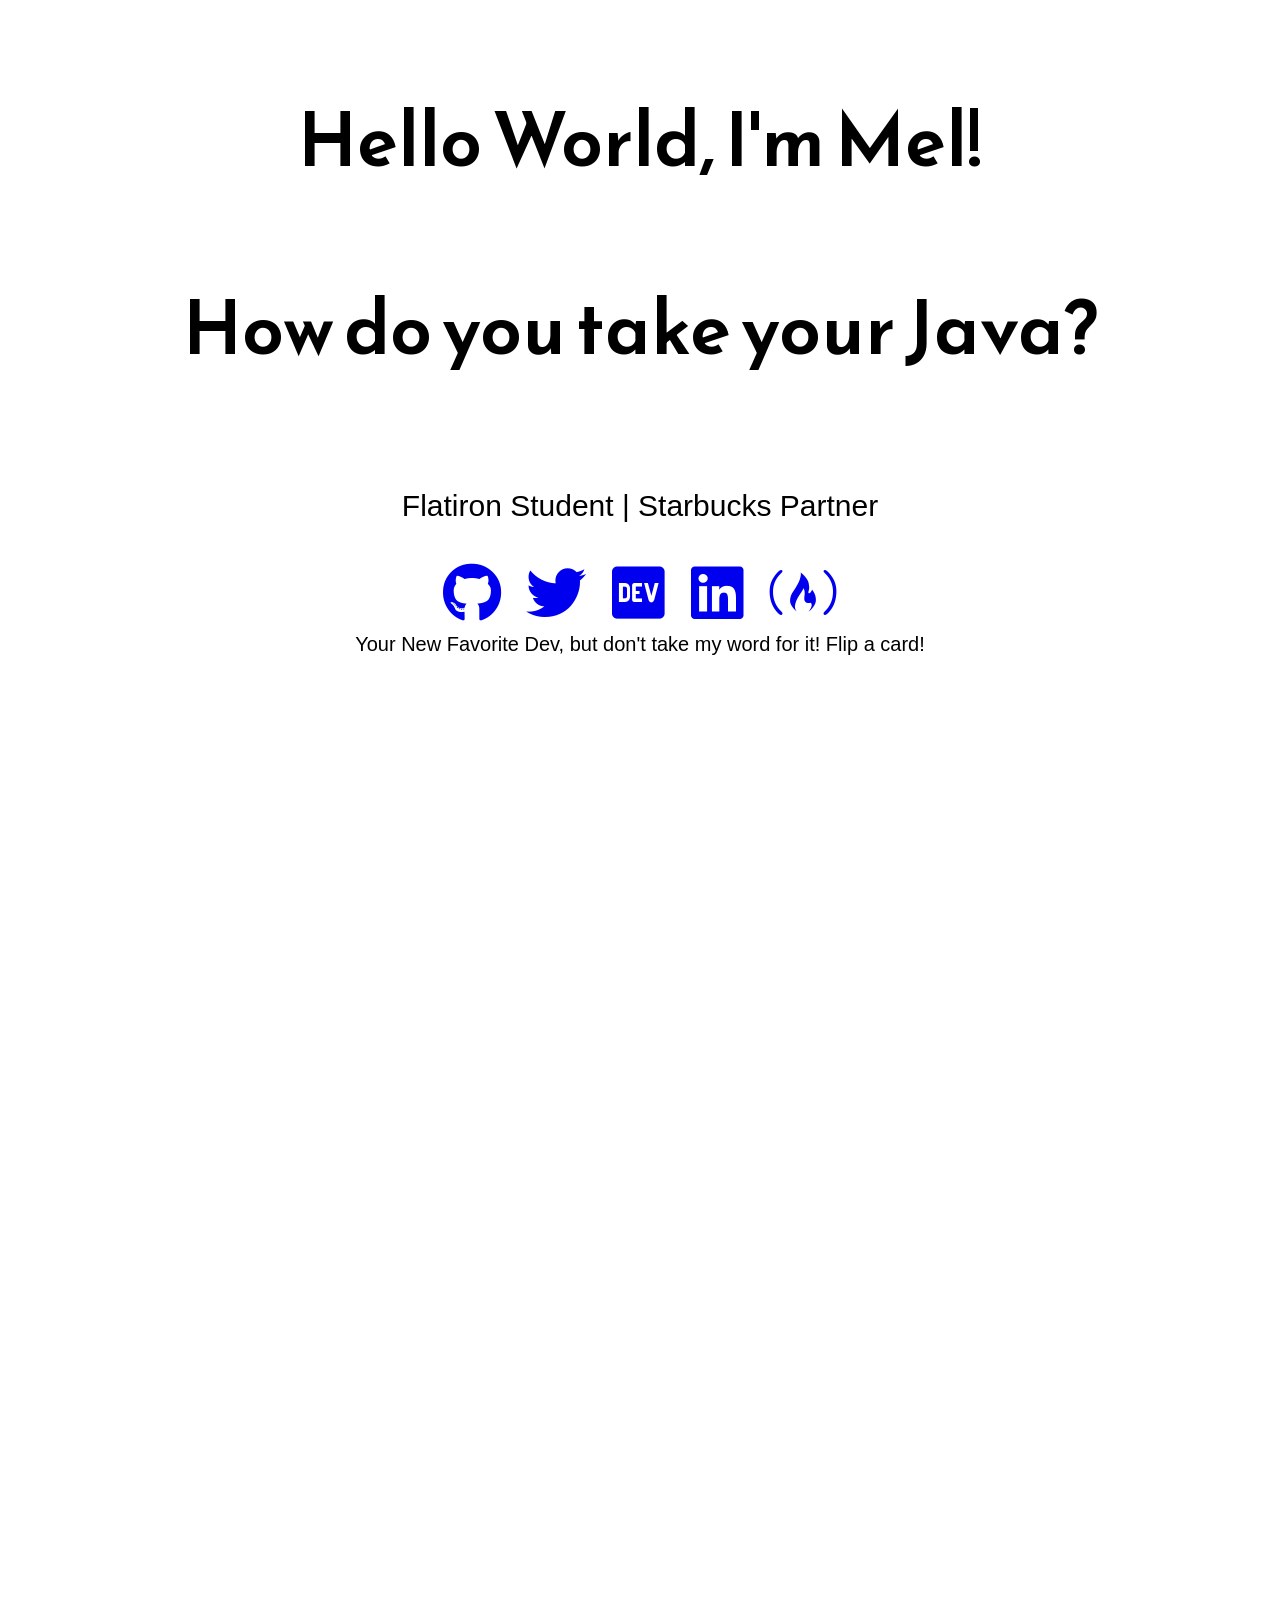
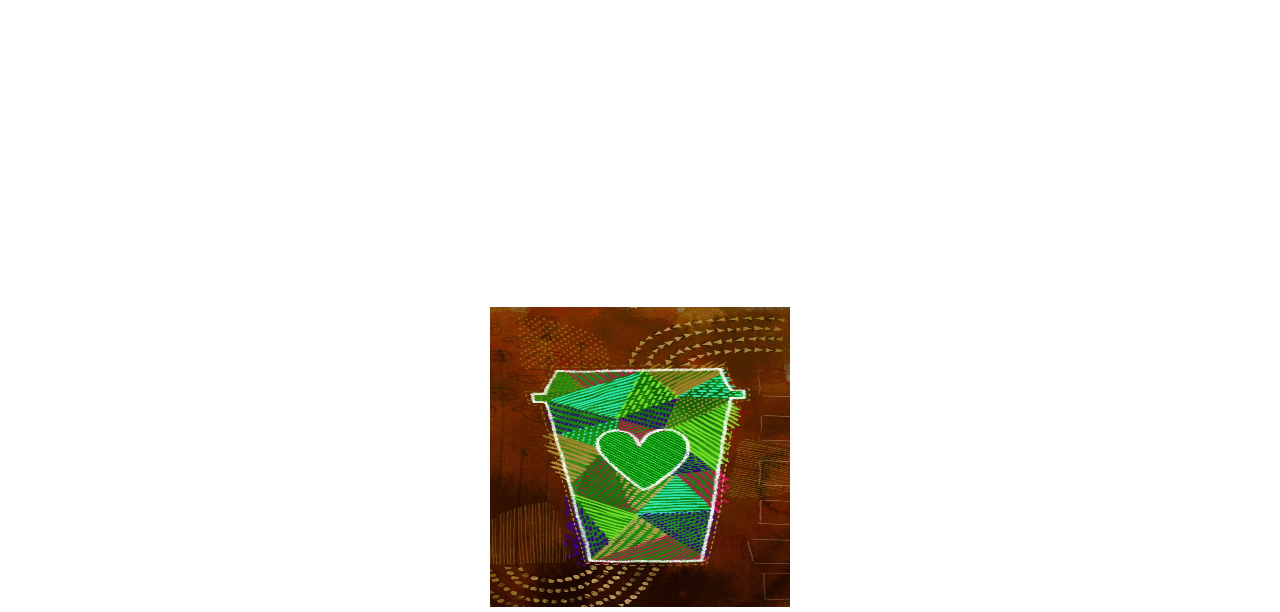
==== index.html @ 4aa88e22 "made flip-card a child of container" ====
<!DOCTYPE html>
<html>
<head>
	<script async src="https://www.googletagmanager.com/gtag/js?id=UA-68906728-2"></script>
	<script>
 		 window.dataLayer = window.dataLayer || [];
  		function gtag(){dataLayer.push(arguments);}
  		gtag('js', new Date());

  		gtag('config', 'UA-68906728-2');
	</script>


	<meta charset="utf-8">
	<meta http-equiv="X-UA-Compatible" content="IE=edge">
	<meta name="viewport" content="width=device-width, initial-scale=1.0">

	<title>The Coding Barista</title>

	<link rel="icon" href="favicon.ico" type="image/png" />

	<link href="https://fonts.googleapis.com/css?family=Reem+Kufi|Roboto:300" rel="stylesheet">
	<link href="https://use.fontawesome.com/releases/v5.12.0/css/all.css" rel="stylesheet">
	<link rel="stylesheet" href="css/reset.css">
	<link rel="stylesheet" href="css/styles.css">
	<link rel="stylesheet" href="css/themes/green-white.css">
	
	<style>
		body {
  			font-family: Arial, Helvetica, sans-serif;
		}

		.container {
  			display: flex;
  			flex-wrap: wrap;
  			justify-content: space-between;
		}

		.container > .flip-card {
  			width: 32%;
  			padding-bottom: 32%; /* Same as width, sets height */
  			margin-bottom: 2%; /* (100-32*3)/2 */
  			position: relative;
			
  			background-color: transparent;
  			/* width: 300px; */
  			/* height: 300px; */
  			/* perspective: 1000px; */
			/* margin: auto; */
		}


		.flip-card-inner {
  			position: relative;
  			width: 100%;
  			height: 100%;
  			text-align: center;
  			transition: transform 0.6s;
  			transform-style: preserve-3d;
  			box-shadow: 0 4px 8px 0 rgba(0,0,0,0.2);
		}

		.flip-card:hover .flip-card-inner {
  			transform: rotateY(180deg);
		}

		.flip-card-front, .flip-card-back {
  			position: absolute;
  			width: 100%;
  			height: 100%;
  			-webkit-backface-visibility: hidden;
  			backface-visibility: hidden;
		}

		.flip-card-front {
  			background-color: #bbb;
  			color: black;
		}

		.flip-card-back {
  			color: white;
  			transform: rotateY(180deg);
		}
	</style>	
</head>
<body>
	<main>
		<div class="intro"> 
			<p> Hello World, I'm Mel! </p>
			<p> How do you take your Java? </p>
		</div>

		<div class="tagline">Flatiron Student | Starbucks Partner </div>
		
		<div class="icons-social">
			<a target="_blank" href="https://github.com/TheCodingBarista"><i class="fab fa-github"></i></a>
			<a target="_blank" href="https://twitter.com/NotYourAvgMel"><i class="fab fa-twitter"></i></a>
			<a target="_blank" href="https://dev.to/thecodingbarista"><i class="fab fa-dev"></i></a>
			<a target="_blank" href="https://www.linkedin.com/in/thecodingbarista"><i class="fab fa-linkedin"></i></a>
			<a target="_blank" href="https://www.freecodecamp.org/thecodingbarista"><i class="fab fa-free-code-camp"></i></a>
    	</div>
		
		<div class="card-header">Your New Favorite Dev, but don't take my word for it! Flip a card! </div>
		<br>

		<div class="container">
			<div class="flip-card"></div>
			<div class="flip-card"></div>
			<div class="flip-card"></div>
			<div class="flip-card"></div>
			<div class="flip-card"></div>
			<div class="flip-card"></div>
			<div class="flip-card"></div>
			<div class="flip-card"></div>
			<div class="flip-card"></div>
		</div>

		<div class="flip-card">
  			<div class="flip-card-inner">
    				<div class="flip-card-front">
      					<img src="public/images/card-1-front.jpg" alt="Testimonial" style="width:300px;height:300px;">
    				</div>
					<div class="flip-card-back">
						<img src="public/images/card-1-back.jpg" alt="Testimonial" style="width:300px;height:300px;">
			  		</div>
		</div>
		
		<div class="flip-card">
			<div class="flip-card-inner">
				  <div class="flip-card-front">
						<img src="public/images/card-2-front.jpg" alt="Testimonial" style="width:300px;height:300px;">
				  </div>
				  <div class="flip-card-back">
					  <img src="public/images/card-2-back.jpg" alt="Testimonial" style="width:300px;height:300px;">
					</div>
	  </div>

	  <div class="flip-card">
		<div class="flip-card-inner">
			  <div class="flip-card-front">
					<img src="public/images/card-3-front.jpg" alt="Testimonial" style="width:300px;height:300px;">
			  </div>
			  <div class="flip-card-back">
				  <img src="public/images/card-3-back.jpg" alt="Testimonial" style="width:300px;height:300px;">
				</div>
  </div>
  
  <div class="flip-card">
	<div class="flip-card-inner">
		  <div class="flip-card-front">
				<img src="public/images/card-4-front.jpg" alt="Testimonial" style="width:300px;height:300px;">
		  </div>
		  <div class="flip-card-back">
			  <img src="public/images/card-4-back.jpg" alt="Testimonial" style="width:300px;height:300px;">
			</div>
</div>
<div class="flip-card">
  <div class="flip-card-inner">
		<div class="flip-card-front">
			  <img src="public/images/card-5-front.jpg" alt="Testimonial" style="width:300px;height:300px;">
		</div>
		<div class="flip-card-back">
			<img src="public/images/card-5-back.jpg" alt="Testimonial" style="width:300px;height:300px;">
		  </div>
</div>
<div class="flip-card">
  <div class="flip-card-inner">
		<div class="flip-card-front">
			  <img src="public/images/card-6-front.jpg" alt="Testimonial" style="width:300px;height:300px;">
		</div>
		<div class="flip-card-back">
			<img src="public/images/card-6-back.jpg" alt="Testimonial" style="width:300px;height:300px;">
		  </div>
</div>
<div class="flip-card">
  <div class="flip-card-inner">
		<div class="flip-card-front">
			  <img src="public/images/card-7-front.jpg" alt="Testimonial" style="width:300px;height:300px;">
		</div>
		<div class="flip-card-back">
			<img src="public/images/card-7-back.jpg" alt="Testimonial" style="width:300px;height:300px;">
		  </div>
</div>
<div class="flip-card">
  <div class="flip-card-inner">
		<div class="flip-card-front">
			  <img src="public/images/card-8-front.jpg" alt="Testimonial" style="width:300px;height:300px;">
		</div>
		<div class="flip-card-back">
			<img src="public/images/card-8-back.jpg" alt="Testimonial" style="width:300px;height:300px;">
		  </div>
</div>
<div class="flip-card">
  <div class="flip-card-inner">
		<div class="flip-card-front">
			  <img src="public/images/card-9-front.jpg" alt="Testimonial" style="width:300px;height:300px;">
		</div>
		<div class="flip-card-back">
			<img src="public/images/card-9-back.jpg" alt="Testimonial" style="width:300px;height:300px;">
		  </div>
</div>
	</main>
</body>
</html>
---- css/styles.css ----
/* Typography */

html {
	font-family: 'Roboto', sans-serif;
}

@media (min-width: 576px) {
	html {
		font-size: 14px;
	}
}

@media (min-width: 768px) {
	html {
		font-size: 16px;
	}
}

@media (min-width: 992px) {
	html {
		font-size: 18px;
	}
}

@media (min-width: 1200px) {
	html {
		font-size: 20px;
	}
}

.icons-social i {
	font-size: 3em;
}

/* Custom Styles */

main {
	display: flex;
	flex-direction: column;
	min-height: 100vh;
	justify-content: center;
	padding: 0 30px;
	text-align: center;
}

main > .intro {
	font-family: 'Reem Kufi', sans-serif;
	font-size: 3.75em;
	font-weight: 600;
}

main > .tagline {
	font-size: 1.5rem;
	margin: 1.5rem 0;
	font-weight: 100;
}

main > .blurb {
	font-size: 12px;
	width: 25%;
	text-align: center;
}

.icons-social i {
	padding: 10px;
}

.devto {
	margin-bottom: -0.20rem;
}

.devto svg {
	margin-bottom: -0.20rem;
	margin-left: 0.675rem;;
	width: 2.65rem;
	height: 2.65rem;
}
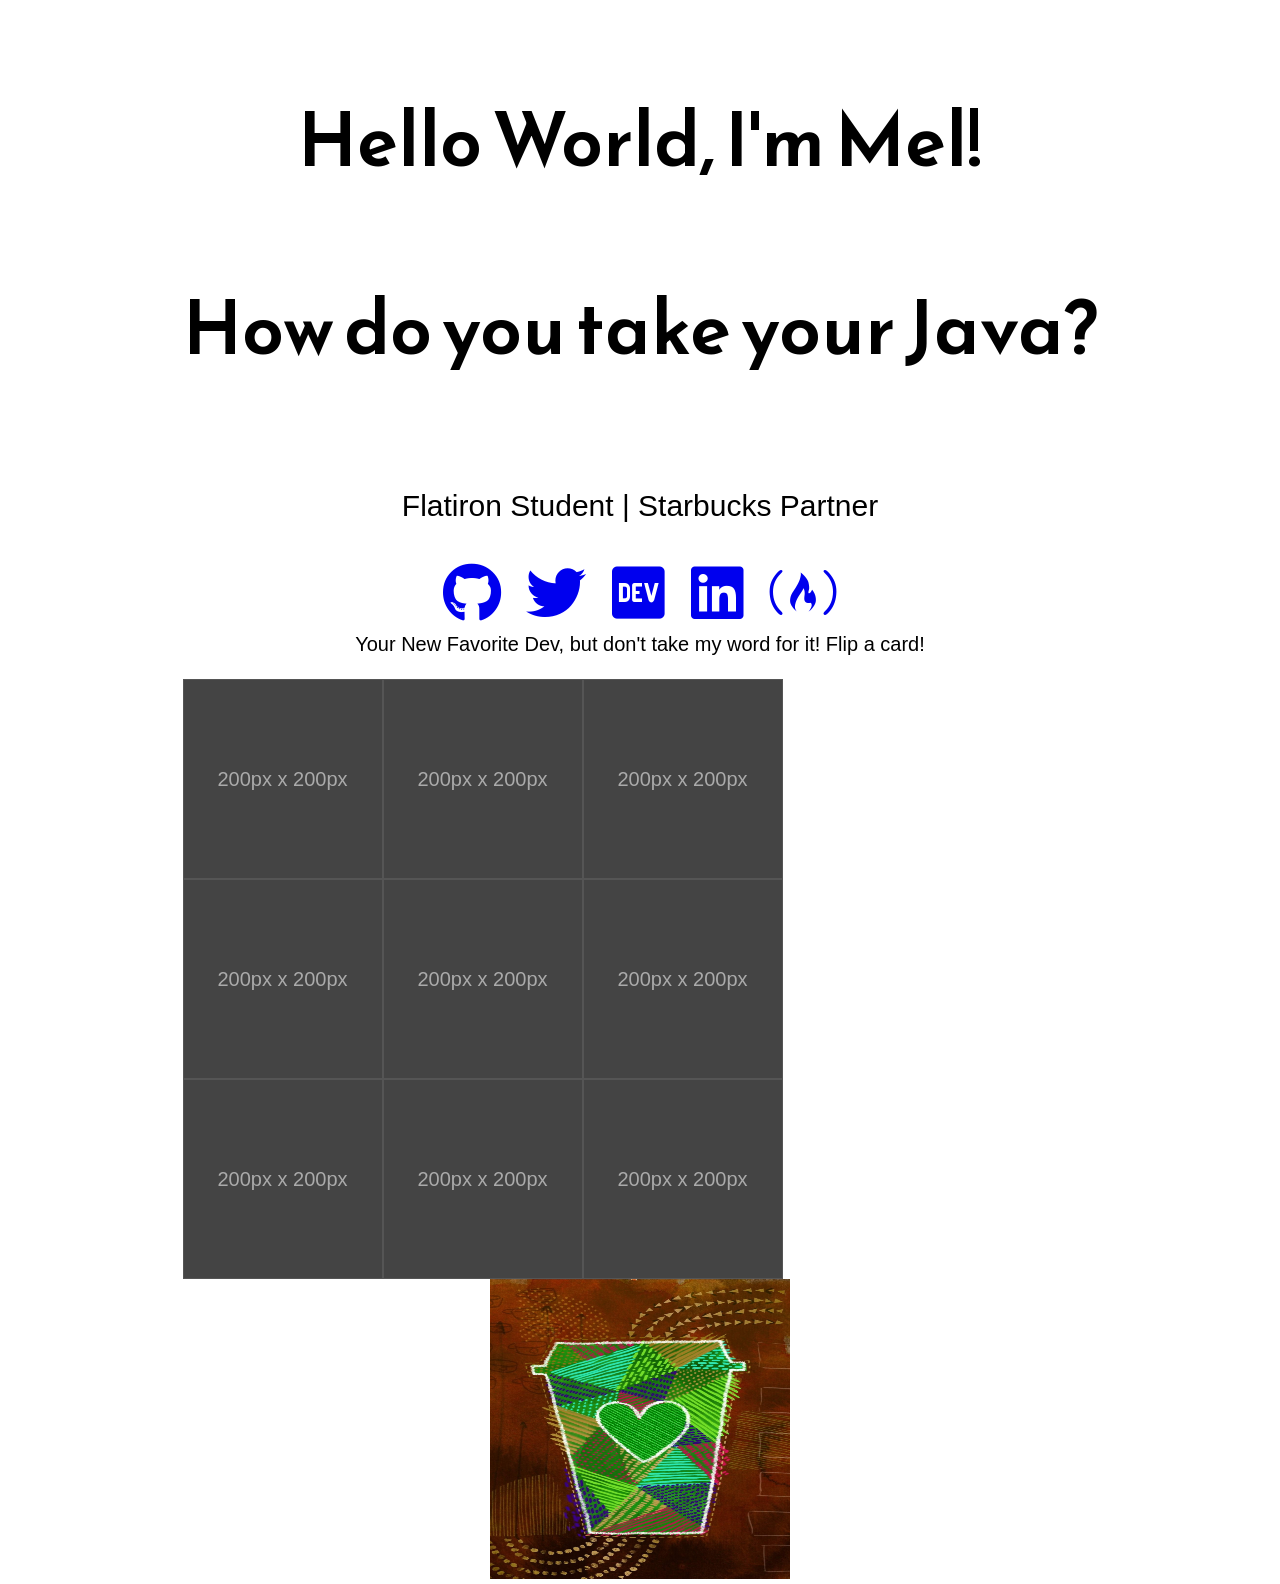
==== commit 2a0fc280: "working on grid" ====
--- a/index.html
+++ b/index.html
@@ -28,26 +28,38 @@
 	<style>
 		body {
   			font-family: Arial, Helvetica, sans-serif;
+			display: flex;
+  			justify-content: center;
 		}
 
 		.container {
+			display: grid;
+    		grid-template-rows: 200px 200px 200px;
+    		grid-template-columns: 200px 200px 200px;
+		}
+
+
+		.box {
+  			background: #444;
+  			border: 1px solid #555;
   			display: flex;
-  			flex-wrap: wrap;
-  			justify-content: space-between;
-		}
-
-		.container > .flip-card {
+  			align-items: center;
+  			justify-content: center;
+  			color: #AAA;
+		}		
+
+		/* .flip-card {
   			width: 32%;
   			padding-bottom: 32%; /* Same as width, sets height */
-  			margin-bottom: 2%; /* (100-32*3)/2 */
-  			position: relative;
+  		/*	margin-bottom: 2%; /* (100-32*3)/2 */
+  		/*	position: relative;
 			
-  			background-color: transparent;
+  			/* background-color: transparent; */
   			/* width: 300px; */
   			/* height: 300px; */
   			/* perspective: 1000px; */
 			/* margin: auto; */
-		}
+		
 
 
 		.flip-card-inner {
@@ -104,15 +116,15 @@
 		<br>
 
 		<div class="container">
-			<div class="flip-card"></div>
-			<div class="flip-card"></div>
-			<div class="flip-card"></div>
-			<div class="flip-card"></div>
-			<div class="flip-card"></div>
-			<div class="flip-card"></div>
-			<div class="flip-card"></div>
-			<div class="flip-card"></div>
-			<div class="flip-card"></div>
+			<div class="box">200px x 200px</div>
+			<div class="box">200px x 200px</div>
+			<div class="box">200px x 200px</div>
+			<div class="box">200px x 200px</div>
+			<div class="box">200px x 200px</div>
+			<div class="box">200px x 200px</div>
+			<div class="box">200px x 200px</div>
+			<div class="box">200px x 200px</div>
+			<div class="box">200px x 200px</div>
 		</div>
 
 		<div class="flip-card">
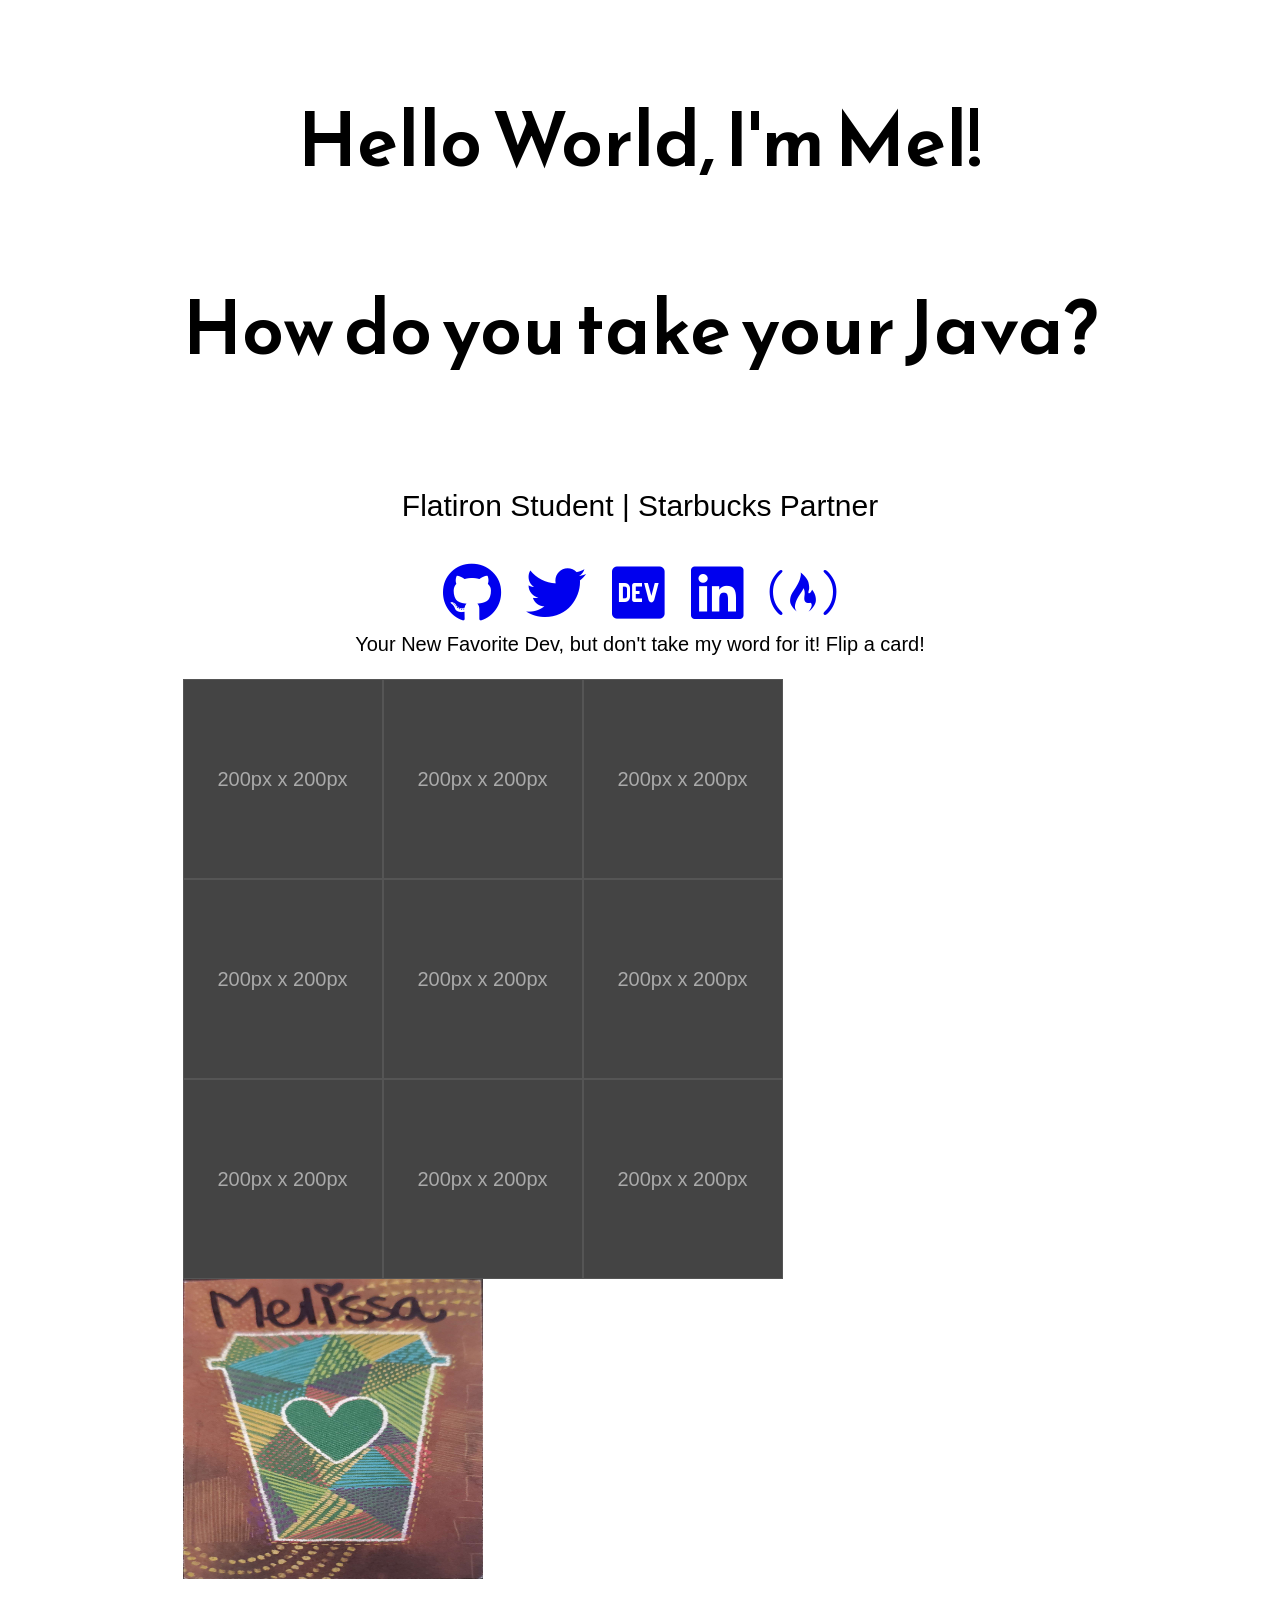
==== commit 28b15e49: "blank grid" ====
--- a/index.html
+++ b/index.html
@@ -32,7 +32,7 @@
   			justify-content: center;
 		}
 
-		.container {
+		.board {
 			display: grid;
     		grid-template-rows: 200px 200px 200px;
     		grid-template-columns: 200px 200px 200px;
@@ -48,12 +48,12 @@
   			color: #AAA;
 		}		
 
-		/* .flip-card {
+		.flip-card {
   			width: 32%;
   			padding-bottom: 32%; /* Same as width, sets height */
-  		/*	margin-bottom: 2%; /* (100-32*3)/2 */
-  		/*	position: relative;
-			
+  			margin-bottom: 2%; /* (100-32*3)/2 */
+  			position: relative;
+		}	
   			/* background-color: transparent; */
   			/* width: 300px; */
   			/* height: 300px; */
@@ -115,7 +115,7 @@
 		<div class="card-header">Your New Favorite Dev, but don't take my word for it! Flip a card! </div>
 		<br>
 
-		<div class="container">
+		<div class="board">
 			<div class="box">200px x 200px</div>
 			<div class="box">200px x 200px</div>
 			<div class="box">200px x 200px</div>
@@ -136,81 +136,6 @@
 						<img src="public/images/card-1-back.jpg" alt="Testimonial" style="width:300px;height:300px;">
 			  		</div>
 		</div>
-		
-		<div class="flip-card">
-			<div class="flip-card-inner">
-				  <div class="flip-card-front">
-						<img src="public/images/card-2-front.jpg" alt="Testimonial" style="width:300px;height:300px;">
-				  </div>
-				  <div class="flip-card-back">
-					  <img src="public/images/card-2-back.jpg" alt="Testimonial" style="width:300px;height:300px;">
-					</div>
-	  </div>
-
-	  <div class="flip-card">
-		<div class="flip-card-inner">
-			  <div class="flip-card-front">
-					<img src="public/images/card-3-front.jpg" alt="Testimonial" style="width:300px;height:300px;">
-			  </div>
-			  <div class="flip-card-back">
-				  <img src="public/images/card-3-back.jpg" alt="Testimonial" style="width:300px;height:300px;">
-				</div>
-  </div>
-  
-  <div class="flip-card">
-	<div class="flip-card-inner">
-		  <div class="flip-card-front">
-				<img src="public/images/card-4-front.jpg" alt="Testimonial" style="width:300px;height:300px;">
-		  </div>
-		  <div class="flip-card-back">
-			  <img src="public/images/card-4-back.jpg" alt="Testimonial" style="width:300px;height:300px;">
-			</div>
-</div>
-<div class="flip-card">
-  <div class="flip-card-inner">
-		<div class="flip-card-front">
-			  <img src="public/images/card-5-front.jpg" alt="Testimonial" style="width:300px;height:300px;">
-		</div>
-		<div class="flip-card-back">
-			<img src="public/images/card-5-back.jpg" alt="Testimonial" style="width:300px;height:300px;">
-		  </div>
-</div>
-<div class="flip-card">
-  <div class="flip-card-inner">
-		<div class="flip-card-front">
-			  <img src="public/images/card-6-front.jpg" alt="Testimonial" style="width:300px;height:300px;">
-		</div>
-		<div class="flip-card-back">
-			<img src="public/images/card-6-back.jpg" alt="Testimonial" style="width:300px;height:300px;">
-		  </div>
-</div>
-<div class="flip-card">
-  <div class="flip-card-inner">
-		<div class="flip-card-front">
-			  <img src="public/images/card-7-front.jpg" alt="Testimonial" style="width:300px;height:300px;">
-		</div>
-		<div class="flip-card-back">
-			<img src="public/images/card-7-back.jpg" alt="Testimonial" style="width:300px;height:300px;">
-		  </div>
-</div>
-<div class="flip-card">
-  <div class="flip-card-inner">
-		<div class="flip-card-front">
-			  <img src="public/images/card-8-front.jpg" alt="Testimonial" style="width:300px;height:300px;">
-		</div>
-		<div class="flip-card-back">
-			<img src="public/images/card-8-back.jpg" alt="Testimonial" style="width:300px;height:300px;">
-		  </div>
-</div>
-<div class="flip-card">
-  <div class="flip-card-inner">
-		<div class="flip-card-front">
-			  <img src="public/images/card-9-front.jpg" alt="Testimonial" style="width:300px;height:300px;">
-		</div>
-		<div class="flip-card-back">
-			<img src="public/images/card-9-back.jpg" alt="Testimonial" style="width:300px;height:300px;">
-		  </div>
-</div>
 	</main>
 </body>
 </html>
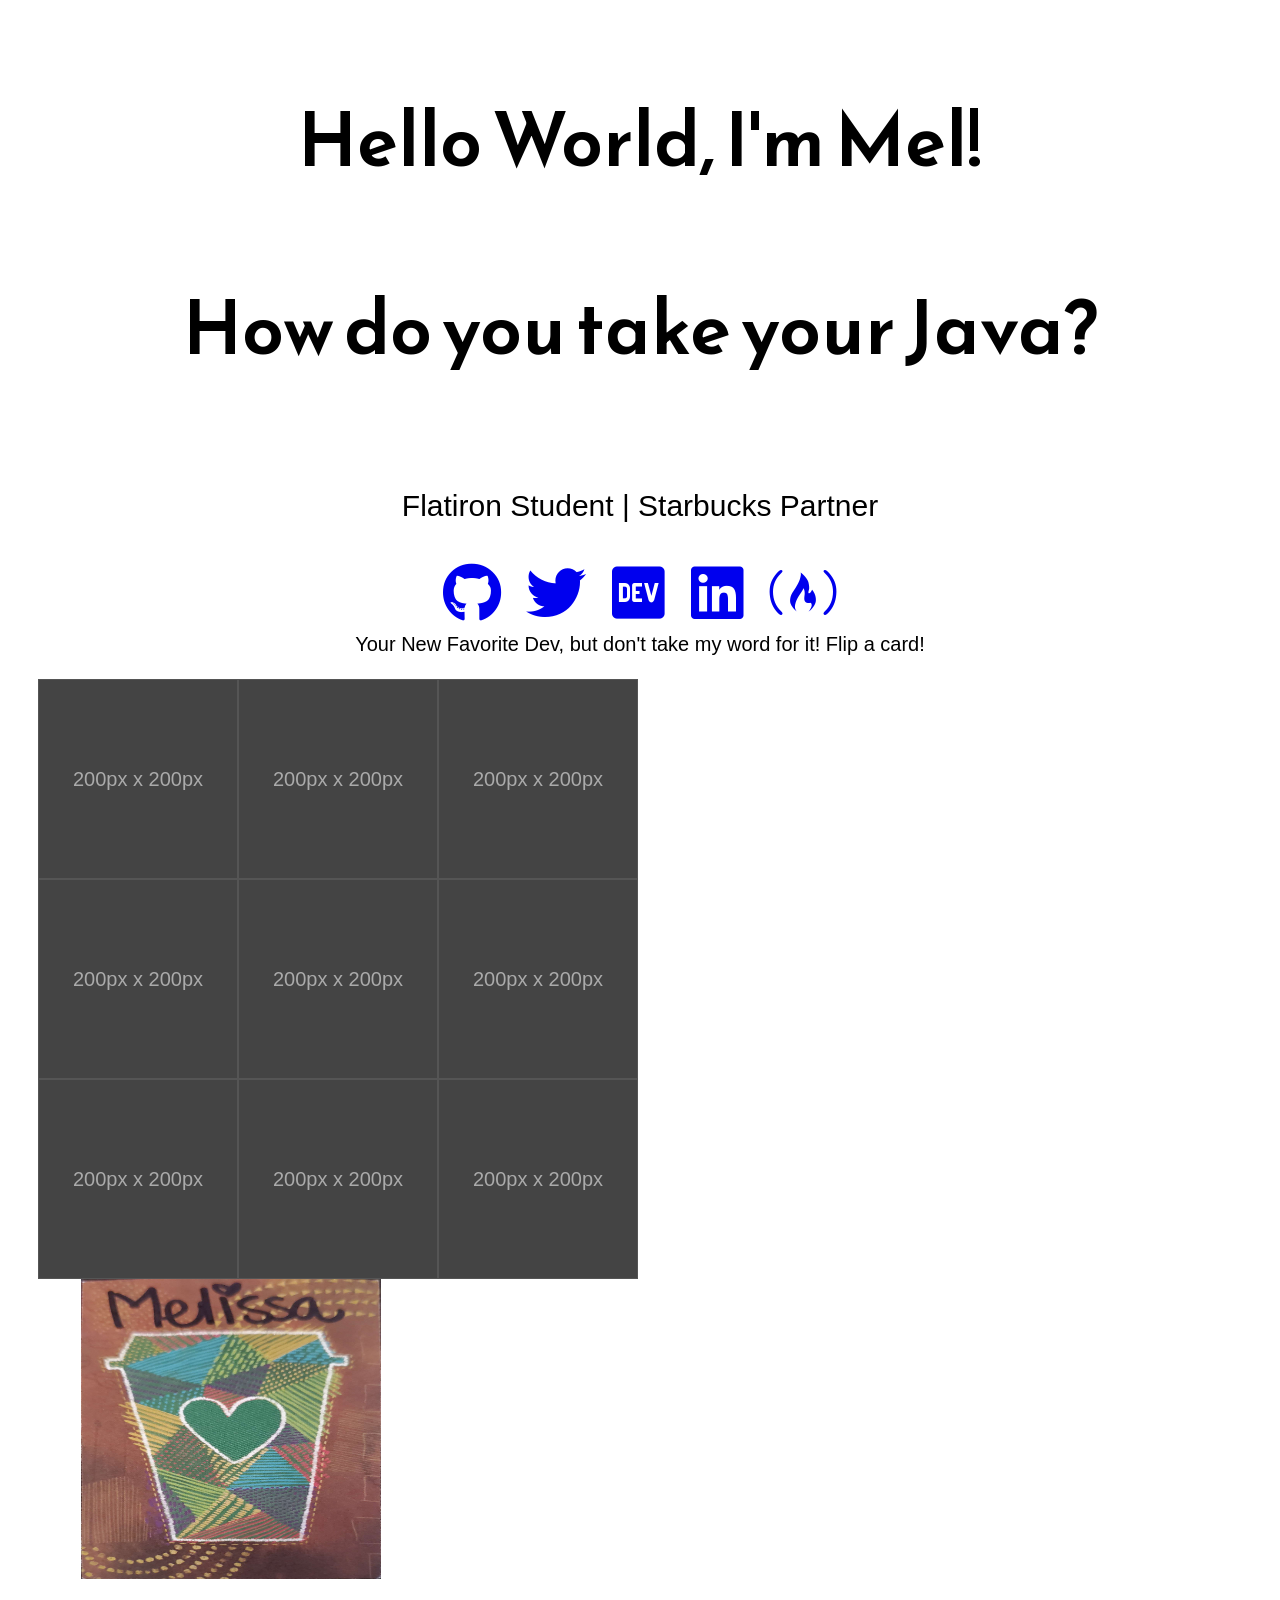
==== commit 4c632759: "testing background changes" ====
--- a/index.html
+++ b/index.html
@@ -28,8 +28,8 @@
 	<style>
 		body {
   			font-family: Arial, Helvetica, sans-serif;
-			display: flex;
-  			justify-content: center;
+			/* display: flex;
+  			justify-content: center; */
 		}
 
 		.board {
@@ -60,8 +60,6 @@
   			/* perspective: 1000px; */
 			/* margin: auto; */
 		
-
-
 		.flip-card-inner {
   			position: relative;
   			width: 100%;
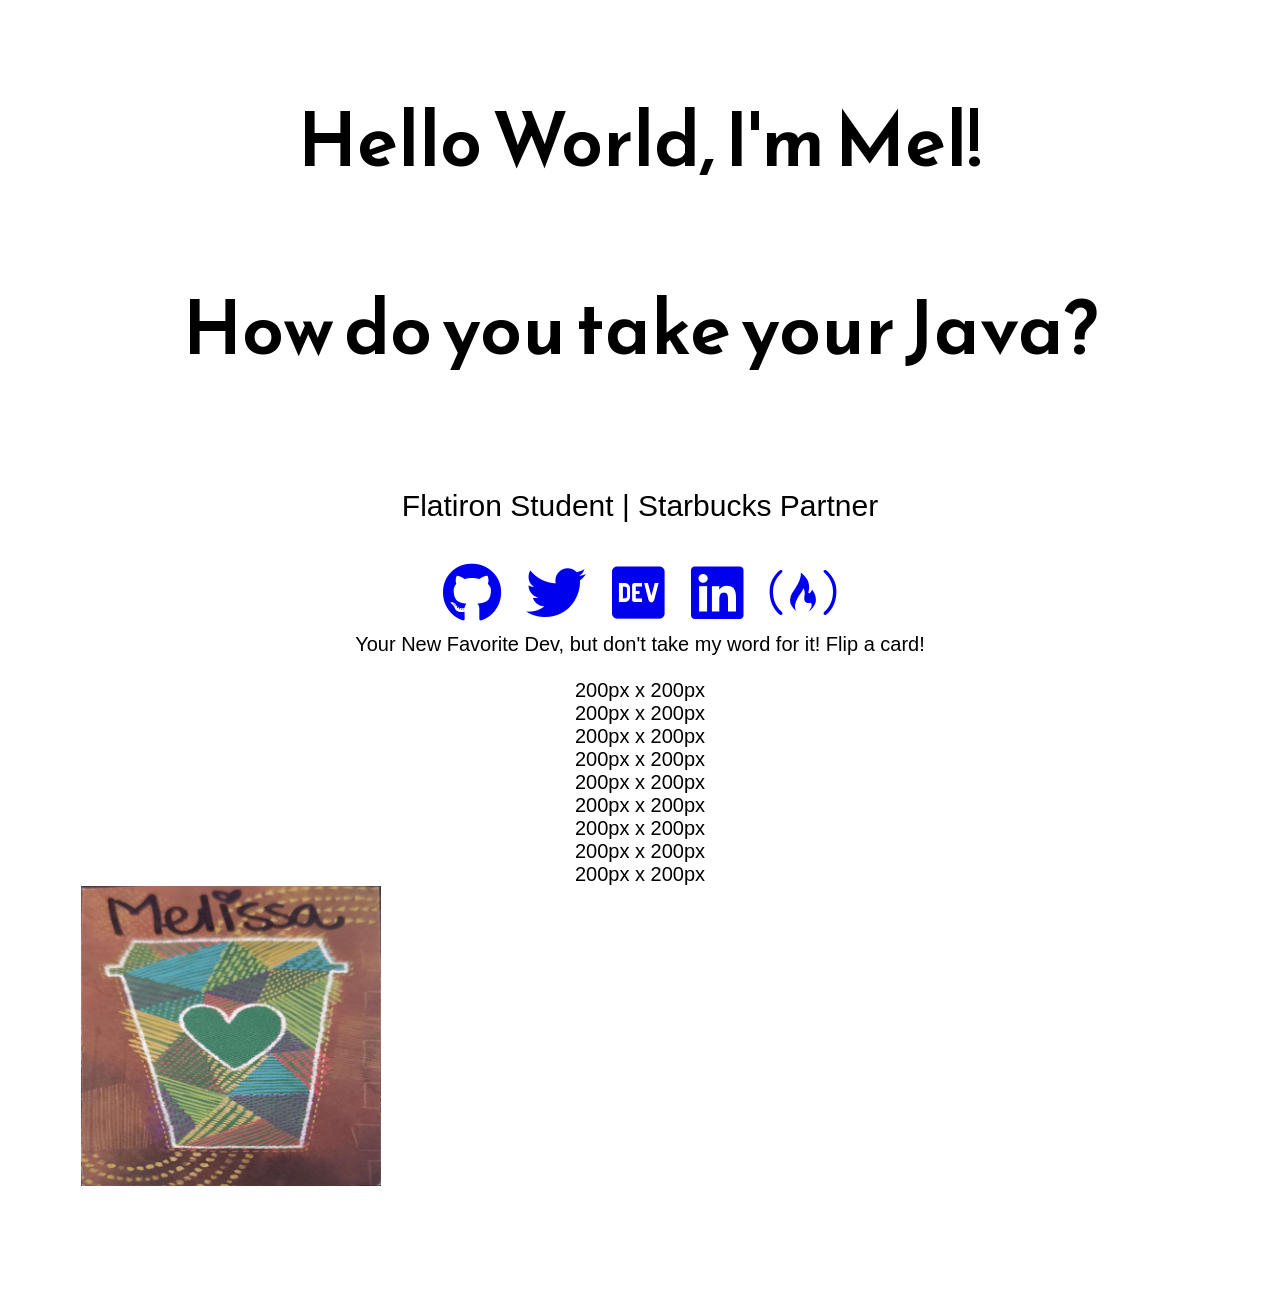
==== commit b99e8db5: "focus on flip card" ====
--- a/index.html
+++ b/index.html
@@ -32,7 +32,7 @@
   			justify-content: center; */
 		}
 
-		.board {
+		/* .board {
 			display: grid;
     		grid-template-rows: 200px 200px 200px;
     		grid-template-columns: 200px 200px 200px;
@@ -46,7 +46,7 @@
   			align-items: center;
   			justify-content: center;
   			color: #AAA;
-		}		
+		}		*/
 
 		.flip-card {
   			width: 32%;
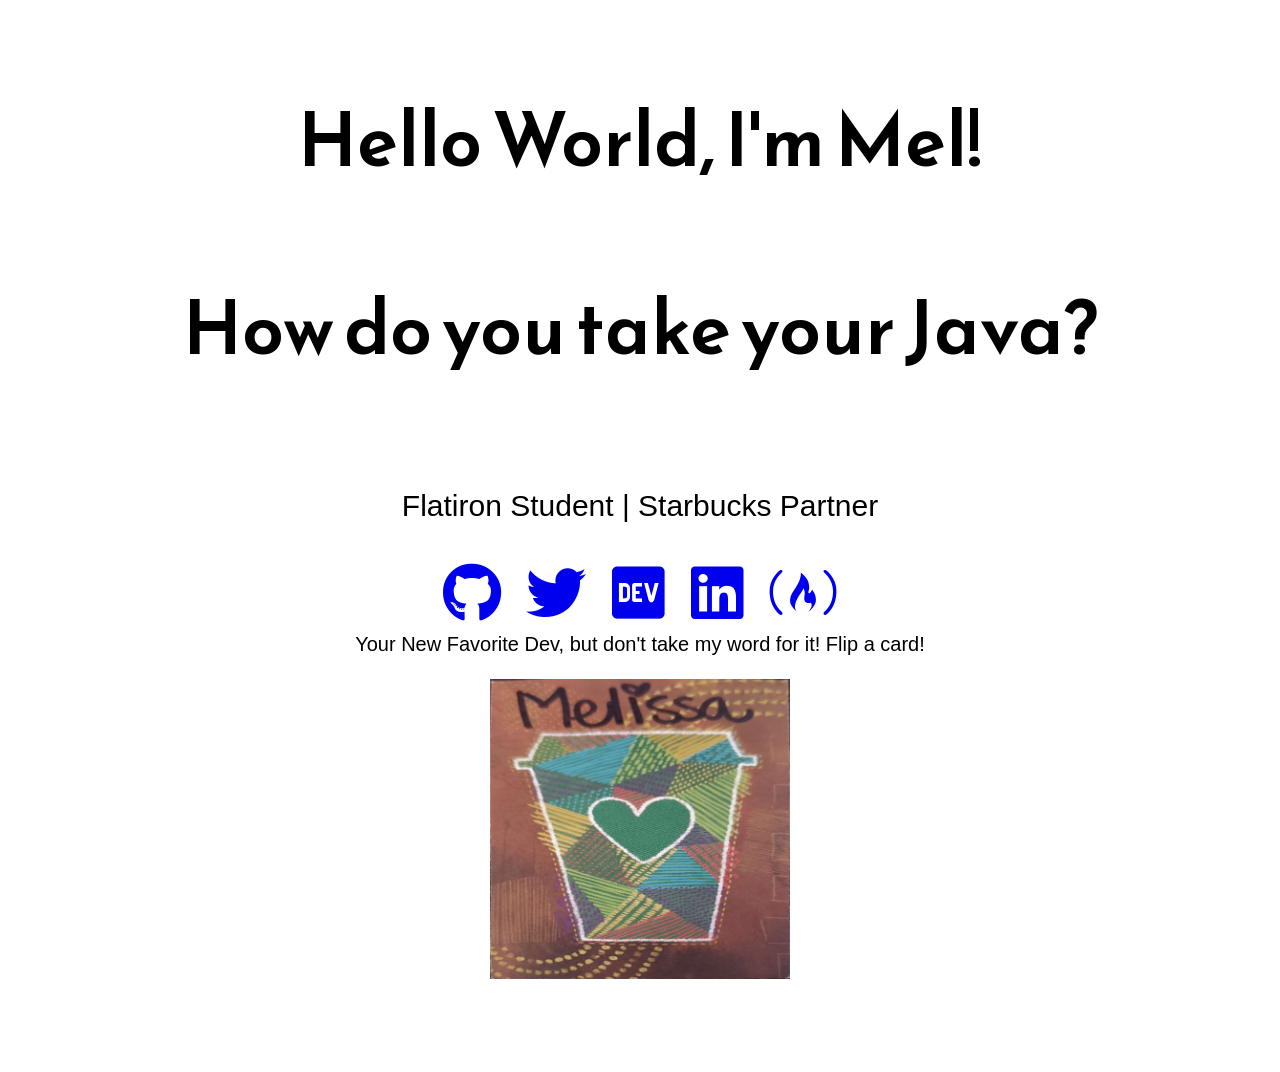
==== commit df1b2cf3: "focus on flip card" ====
--- a/index.html
+++ b/index.html
@@ -51,8 +51,9 @@
 		.flip-card {
   			width: 32%;
   			padding-bottom: 32%; /* Same as width, sets height */
-  			margin-bottom: 2%; /* (100-32*3)/2 */
-  			position: relative;
+			margin-bottom: 2%; /* (100-32*3)/2 */
+			margin: auto; 
+  			/* position: relative; */
 		}	
   			/* background-color: transparent; */
   			/* width: 300px; */
@@ -113,18 +114,6 @@
 		<div class="card-header">Your New Favorite Dev, but don't take my word for it! Flip a card! </div>
 		<br>
 
-		<div class="board">
-			<div class="box">200px x 200px</div>
-			<div class="box">200px x 200px</div>
-			<div class="box">200px x 200px</div>
-			<div class="box">200px x 200px</div>
-			<div class="box">200px x 200px</div>
-			<div class="box">200px x 200px</div>
-			<div class="box">200px x 200px</div>
-			<div class="box">200px x 200px</div>
-			<div class="box">200px x 200px</div>
-		</div>
-
 		<div class="flip-card">
   			<div class="flip-card-inner">
     				<div class="flip-card-front">
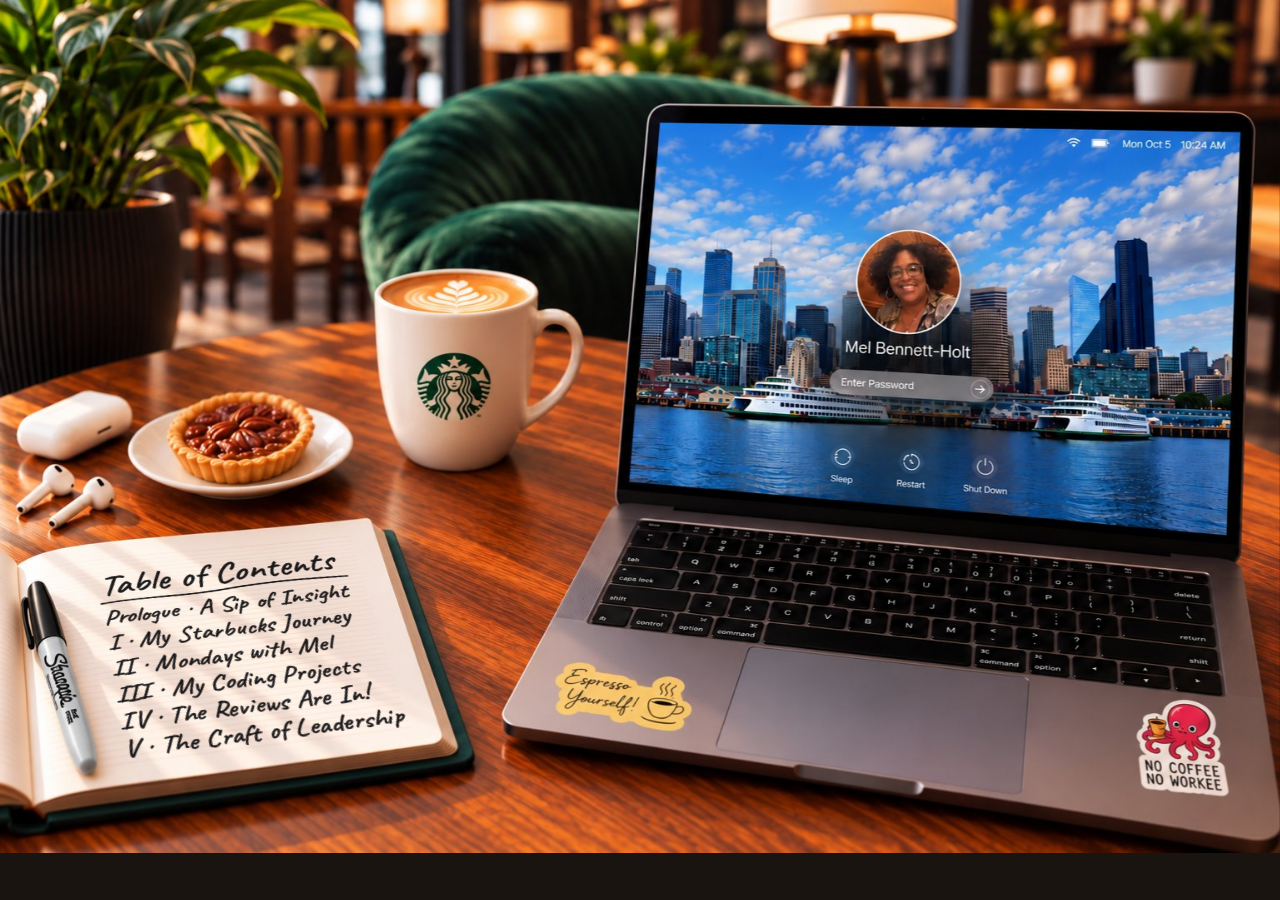
==== commit 9a7b0e93: "Add files via upload" ====
--- a/index.html
+++ b/index.html
@@ -1,128 +1,68 @@
-<!DOCTYPE html>
-<html>
+<!doctype html>
+<html lang="en">
 <head>
-	<script async src="https://www.googletagmanager.com/gtag/js?id=UA-68906728-2"></script>
-	<script>
- 		 window.dataLayer = window.dataLayer || [];
-  		function gtag(){dataLayer.push(arguments);}
-  		gtag('js', new Date());
-
-  		gtag('config', 'UA-68906728-2');
-	</script>
-
-
-	<meta charset="utf-8">
-	<meta http-equiv="X-UA-Compatible" content="IE=edge">
-	<meta name="viewport" content="width=device-width, initial-scale=1.0">
-
-	<title>The Coding Barista</title>
-
-	<link rel="icon" href="favicon.ico" type="image/png" />
-
-	<link href="https://fonts.googleapis.com/css?family=Reem+Kufi|Roboto:300" rel="stylesheet">
-	<link href="https://use.fontawesome.com/releases/v5.12.0/css/all.css" rel="stylesheet">
-	<link rel="stylesheet" href="css/reset.css">
-	<link rel="stylesheet" href="css/styles.css">
-	<link rel="stylesheet" href="css/themes/green-white.css">
-	
-	<style>
-		body {
-  			font-family: Arial, Helvetica, sans-serif;
-			/* display: flex;
-  			justify-content: center; */
-		}
-
-		/* .board {
-			display: grid;
-    		grid-template-rows: 200px 200px 200px;
-    		grid-template-columns: 200px 200px 200px;
-		}
-
-
-		.box {
-  			background: #444;
-  			border: 1px solid #555;
-  			display: flex;
-  			align-items: center;
-  			justify-content: center;
-  			color: #AAA;
-		}		*/
-
-		.flip-card {
-  			width: 32%;
-  			padding-bottom: 32%; /* Same as width, sets height */
-			margin-bottom: 2%; /* (100-32*3)/2 */
-			margin: auto; 
-  			/* position: relative; */
-		}	
-  			/* background-color: transparent; */
-  			/* width: 300px; */
-  			/* height: 300px; */
-  			/* perspective: 1000px; */
-			/* margin: auto; */
-		
-		.flip-card-inner {
-  			position: relative;
-  			width: 100%;
-  			height: 100%;
-  			text-align: center;
-  			transition: transform 0.6s;
-  			transform-style: preserve-3d;
-  			box-shadow: 0 4px 8px 0 rgba(0,0,0,0.2);
-		}
-
-		.flip-card:hover .flip-card-inner {
-  			transform: rotateY(180deg);
-		}
-
-		.flip-card-front, .flip-card-back {
-  			position: absolute;
-  			width: 100%;
-  			height: 100%;
-  			-webkit-backface-visibility: hidden;
-  			backface-visibility: hidden;
-		}
-
-		.flip-card-front {
-  			background-color: #bbb;
-  			color: black;
-		}
-
-		.flip-card-back {
-  			color: white;
-  			transform: rotateY(180deg);
-		}
-	</style>	
+<meta charset="utf-8">
+<meta name="viewport" content="width=device-width, initial-scale=1, viewport-fit=cover">
+<title>Not Your Average Mel | Melissa Bennett-Holt</title>
+<meta name="description" content="Melissa Bennett-Holt (Mel) is a Starbucks Coffee Master, coffeehouse coach and full stack developer. Step up to her café table to explore her resume, Mondays with Mel, coding projects and The Craft of Leadership.">
+<meta name="theme-color" content="#1a1410">
+<link rel="canonical" href="https://notyouravgmel.com/">
+<link rel="icon" href="favicon.svg" type="image/svg+xml">
+<meta property="og:type" content="website">
+<meta property="og:site_name" content="Not Your Average Mel">
+<meta property="og:title" content="Not Your Average Mel | Melissa Bennett-Holt">
+<meta property="og:description" content="Melissa Bennett-Holt (Mel) is a Starbucks Coffee Master, coffeehouse coach and full stack developer. Step up to her café table to explore her resume, Mondays with Mel, coding projects and The Craft of Leadership.">
+<meta property="og:url" content="https://notyouravgmel.com/">
+<meta property="og:image" content="https://notyouravgmel.com/assets/og-image.jpg">
+<meta name="twitter:card" content="summary_large_image">
+<link rel="stylesheet" href="https://fonts.googleapis.com/css2?family=Caveat:wght@500;700&family=Source+Sans+3:wght@400;700&display=swap">
+<link rel="stylesheet" href="css/home.css">
 </head>
 <body>
-	<main>
-		<div class="intro"> 
-			<p> Hello World, I'm Mel! </p>
-			<p> How do you take your Java? </p>
-		</div>
+<main>
+<h1 class="sr-only">Hey, I'm Mel! Not Your Average Mel</h1>
+<div class="scene">
+<div class="stage">
+<img src="assets/home/cafe-desk.jpg" alt="A café table with a laptop, a latte, a pecan tart, AirPods and an open notebook">
 
-		<div class="tagline">Flatiron Student | Starbucks Partner </div>
-		
-		<div class="icons-social">
-			<a target="_blank" href="https://github.com/TheCodingBarista"><i class="fab fa-github"></i></a>
-			<a target="_blank" href="https://twitter.com/NotYourAvgMel"><i class="fab fa-twitter"></i></a>
-			<a target="_blank" href="https://dev.to/thecodingbarista"><i class="fab fa-dev"></i></a>
-			<a target="_blank" href="https://www.linkedin.com/in/thecodingbarista"><i class="fab fa-linkedin"></i></a>
-			<a target="_blank" href="https://www.freecodecamp.org/thecodingbarista"><i class="fab fa-free-code-camp"></i></a>
-    	</div>
-		
-		<div class="card-header">Your New Favorite Dev, but don't take my word for it! Flip a card! </div>
-		<br>
+<!-- AirPods: open the Spotify album player -->
+<input type="checkbox" id="sp-chk" class="sp-chk" aria-hidden="true" tabindex="-1">
+<label for="sp-chk" class="hot" role="button" aria-label="Play the album on Spotify" style="left:15px;top:388px;width:121px;height:143px;border-radius:24px;cursor:pointer"><span class="tag sp-tag">My Tunes ♪</span></label>
+<div class="sp-pop"><label for="sp-chk" class="sp-bg" aria-label="Close"></label><div class="sp-card"><label for="sp-chk" class="sp-x" aria-label="Close">×</label><p class="sp-h">My Tunes</p>
+<p class="sp-t">The Life of a Showgirl</p>
+<p class="sp-a">Taylor Swift · Album</p>
+<a class="sp-btn" href="https://open.spotify.com/album/4a6NzYL1YHRUgx9e3YZI6I" target="_blank" rel="noopener">Listen on Spotify ↗</a></div></div>
 
-		<div class="flip-card">
-  			<div class="flip-card-inner">
-    				<div class="flip-card-front">
-      					<img src="public/images/card-1-front.jpg" alt="Testimonial" style="width:300px;height:300px;">
-    				</div>
-					<div class="flip-card-back">
-						<img src="public/images/card-1-back.jpg" alt="Testimonial" style="width:300px;height:300px;">
-			  		</div>
-		</div>
-	</main>
+<!-- laptop screen: enter the portfolio desk -->
+<a class="hot" href="desk/" aria-label="Enter the portfolio desk" style="left:632px;top:123px;width:607px;height:410px;clip-path:polygon(31px 0,607px 2px,596px 410px,0 358px)"><span class="tag">Enter the desk →</span></a>
+
+<!-- handwritten table of contents on the notebook page; baselines sit on the notebook's ruled lines -->
+<div class="toc" style="position:absolute;left:0;top:0;width:270px;height:254px;transform-origin:0 0;transform:matrix3d(1.03183,-0.08334,0,0.0000876,0.05153,0.37988,0,-0.0005851,0,0,1,0,93.33,563.33,0,1);mix-blend-mode:multiply">
+<svg width="270" height="254" viewBox="0 0 270 254" style="overflow:visible" aria-label="Table of Contents">
+<text x="2" y="44.7" font-size="38" font-weight="700" transform="rotate(1.49 2 44.7)">Table of Contents</text>
+<path d="M2 6 C45 2 80 9 120 5 S200 3 238 6" fill="none" stroke="#0f0f12" stroke-width="1.9" stroke-linecap="round" transform="translate(0 49.7) rotate(1.49 2 0)"/>
+<a href="desk/#resume"><text x="2" y="82.8" font-size="26" transform="rotate(1.52 2 82.8)">Prologue · A Sip of Insight</text></a>
+<a href="desk/#cup"><text x="2" y="114.2" font-size="26" transform="rotate(1.52 2 114.2)">I · My Starbucks Journey</text></a>
+<a href="desk/#journal"><text x="2" y="145.2" font-size="26" transform="rotate(1.52 2 145.2)">II · Mondays with Mel</text></a>
+<a href="desk/#projects"><text x="2" y="175.9" font-size="26" transform="rotate(1.52 2 175.9)">III · My Coding Projects</text></a>
+<a href="desk/#reviews"><text x="2" y="206.2" font-size="26" transform="rotate(1.52 2 206.2)">IV · The Reviews Are In!</text></a>
+<a href="desk/#craft"><text x="2" y="236.1" font-size="26" transform="rotate(1.52 2 236.1)">V · The Craft of Leadership</text></a>
+</svg>
+</div>
+
+</div>
+</div>
+<nav class="home-nav" aria-label="Table of Contents">
+<h2>Table of Contents</h2>
+<a href="desk/#resume">Prologue · A Sip of Insight</a>
+<a href="desk/#cup">I · My Starbucks Journey</a>
+<a href="desk/#journal">II · Mondays with Mel</a>
+<a href="desk/#projects">III · My Coding Projects</a>
+<a href="desk/#reviews">IV · The Reviews Are In!</a>
+<a href="desk/#craft">V · The Craft of Leadership</a>
+<a class="enter" href="desk/">Enter the desk →</a>
+</nav>
+</main>
+<script src="js/home.js" defer></script>
 </body>
 </html>
--- a/css/home.css
+++ b/css/home.css
@@ -0,0 +1,33 @@
+html,body{margin:0;background:#1a1410}
+body{min-height:100vh;display:flex;flex-direction:column}
+a{color:inherit;text-decoration:none}
+.toc{opacity:.96}
+.toc text{font-family:'Caveat',cursive;font-weight:500;fill:#0f0f12;stroke:#0f0f12;stroke-width:.45px;paint-order:stroke}
+.toc a:hover text{text-decoration:underline}
+.sp-chk{position:absolute;opacity:0;pointer-events:none}
+.sp-pop{position:absolute;inset:0;display:none;align-items:center;justify-content:center;z-index:30;background:rgba(10,6,4,.72)}
+.sp-chk:checked~.sp-pop{display:flex}
+.sp-bg{position:absolute;inset:0;cursor:pointer}
+.sp-card{position:relative;width:340px;max-width:92%;padding:26px 26px 28px;border-radius:16px;background:#191414;box-shadow:0 24px 60px rgba(0,0,0,.6);color:#F4EFE4;font-family:'Source Sans 3',Arial,sans-serif}
+.sp-x{position:absolute;top:-14px;right:-14px;width:40px;height:40px;border-radius:50%;background:#F4EFE4;color:#2A1C14;font:700 24px/40px Arial,sans-serif;text-align:center;cursor:pointer}
+.sp-h{margin:0 0 10px;font-size:14px;color:#B3B3B3}
+.sp-t{margin:0;font:700 26px/1.2 'Source Sans 3',Arial,sans-serif;color:#fff}
+.sp-a{margin:6px 0 22px;font-size:16px;color:#B3B3B3}
+.sp-btn{display:inline-flex;align-items:center;min-height:48px;padding:0 28px;border-radius:999px;background:#1ED760;color:#000;font:700 17px 'Source Sans 3',Arial,sans-serif;text-decoration:none}
+.sp-btn:hover{background:#3BE477}
+.hot .sp-tag{left:calc(100% + 10px);top:50%;transform:translateY(-50%)}
+.hot{position:absolute;display:block;background:transparent;transition:background .2s,filter .2s}
+.hot:hover,.hot:focus-visible{background:rgba(255,236,190,.16);outline:none;filter:drop-shadow(0 0 14px rgba(255,220,150,.7))}
+.tag{position:absolute;left:50%;top:50%;transform:translate(-50%,-50%);background:rgba(15,40,30,.92);color:#f4ecdc;font:700 14px 'Caveat',cursive;letter-spacing:.1em;text-transform:uppercase;padding:9px 16px;border-radius:20px;white-space:nowrap;opacity:0;transition:opacity .2s;font-size:20px}
+.hot:hover .tag,.hot:focus-visible .tag{opacity:1}
+
+.scene{position:relative;width:100%;max-width:1600px;margin:0 auto;aspect-ratio:1280/853;overflow:hidden;background:#1a1410}
+.stage{position:absolute;left:0;top:0;width:1280px;height:853px;transform-origin:0 0}
+.stage>img{position:absolute;left:0;top:0;width:1280px;height:853px}
+.sr-only{position:absolute!important;width:1px;height:1px;margin:-1px;padding:0;overflow:hidden;clip:rect(0,0,0,0);white-space:nowrap;border:0}
+.home-nav{display:none;padding:22px 20px 40px;max-width:520px;margin:0 auto;font-family:'Source Sans 3',Arial,sans-serif}
+.home-nav h2{margin:0 0 10px;font:700 30px 'Caveat',cursive;color:#F4EFE4}
+.home-nav a{display:flex;align-items:center;min-height:48px;padding:0 14px;margin-bottom:8px;border:1px solid #6B4A34;border-radius:10px;color:#F4EFE4;font-size:18px;text-decoration:none}
+.home-nav a:hover,.home-nav a:focus-visible{background:#6B4A34}
+.home-nav a.enter{background:#C8A07E;color:#2A1C14;border-color:#C8A07E;font-weight:700}
+@media(max-width:760px){.home-nav{display:block}}
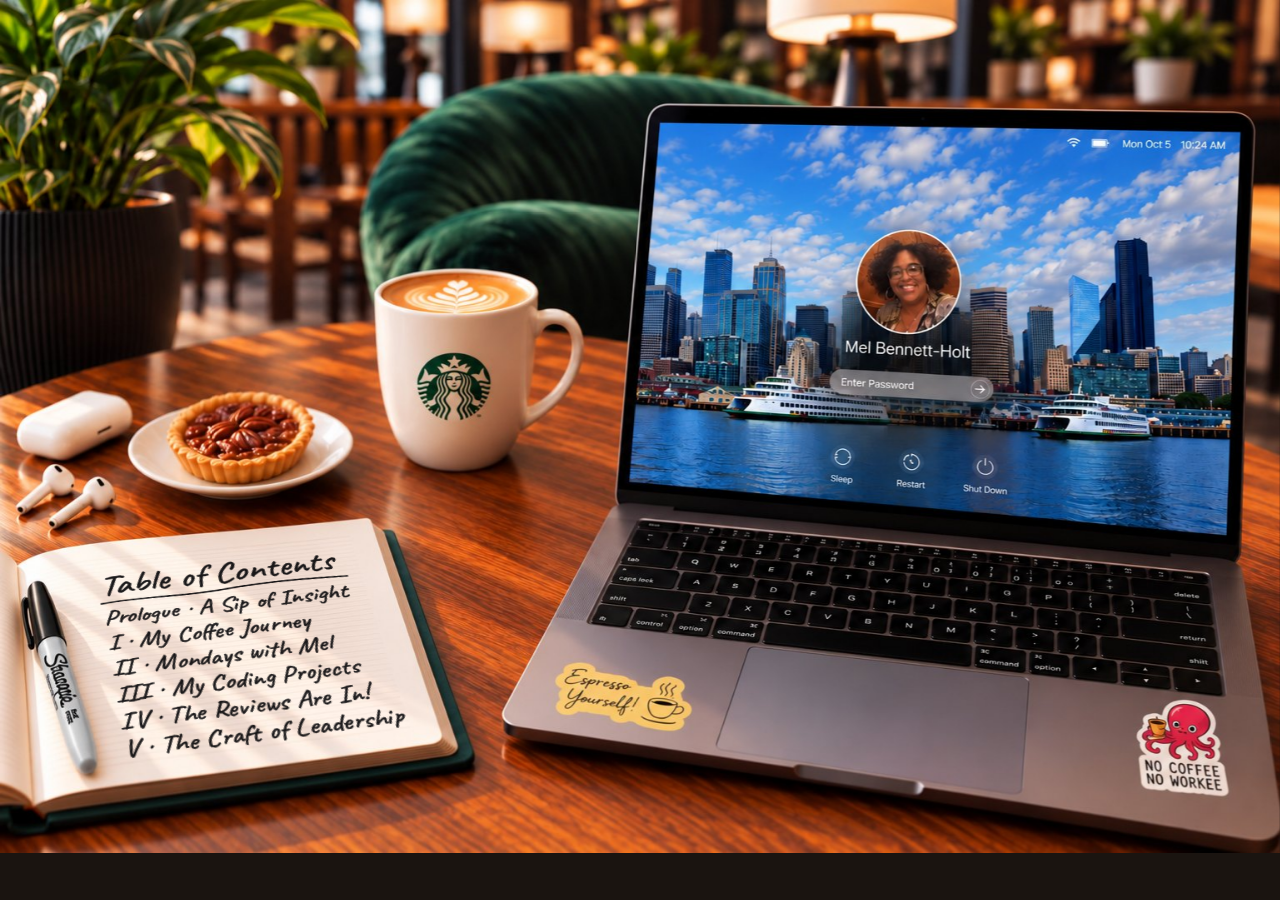
==== commit aa76cfe4: "Minor copy changes" ====
--- a/index.html
+++ b/index.html
@@ -42,7 +42,7 @@
 <text x="2" y="44.7" font-size="38" font-weight="700" transform="rotate(1.49 2 44.7)">Table of Contents</text>
 <path d="M2 6 C45 2 80 9 120 5 S200 3 238 6" fill="none" stroke="#0f0f12" stroke-width="1.9" stroke-linecap="round" transform="translate(0 49.7) rotate(1.49 2 0)"/>
 <a href="desk/#resume"><text x="2" y="82.8" font-size="26" transform="rotate(1.52 2 82.8)">Prologue · A Sip of Insight</text></a>
-<a href="desk/#cup"><text x="2" y="114.2" font-size="26" transform="rotate(1.52 2 114.2)">I · My Starbucks Journey</text></a>
+<a href="desk/#cup"><text x="2" y="114.2" font-size="26" transform="rotate(1.52 2 114.2)">I · My Coffee Journey</text></a>
 <a href="desk/#journal"><text x="2" y="145.2" font-size="26" transform="rotate(1.52 2 145.2)">II · Mondays with Mel</text></a>
 <a href="desk/#projects"><text x="2" y="175.9" font-size="26" transform="rotate(1.52 2 175.9)">III · My Coding Projects</text></a>
 <a href="desk/#reviews"><text x="2" y="206.2" font-size="26" transform="rotate(1.52 2 206.2)">IV · The Reviews Are In!</text></a>
@@ -55,7 +55,7 @@
 <nav class="home-nav" aria-label="Table of Contents">
 <h2>Table of Contents</h2>
 <a href="desk/#resume">Prologue · A Sip of Insight</a>
-<a href="desk/#cup">I · My Starbucks Journey</a>
+<a href="desk/#cup">I · My Coffee Journey</a>
 <a href="desk/#journal">II · Mondays with Mel</a>
 <a href="desk/#projects">III · My Coding Projects</a>
 <a href="desk/#reviews">IV · The Reviews Are In!</a>
